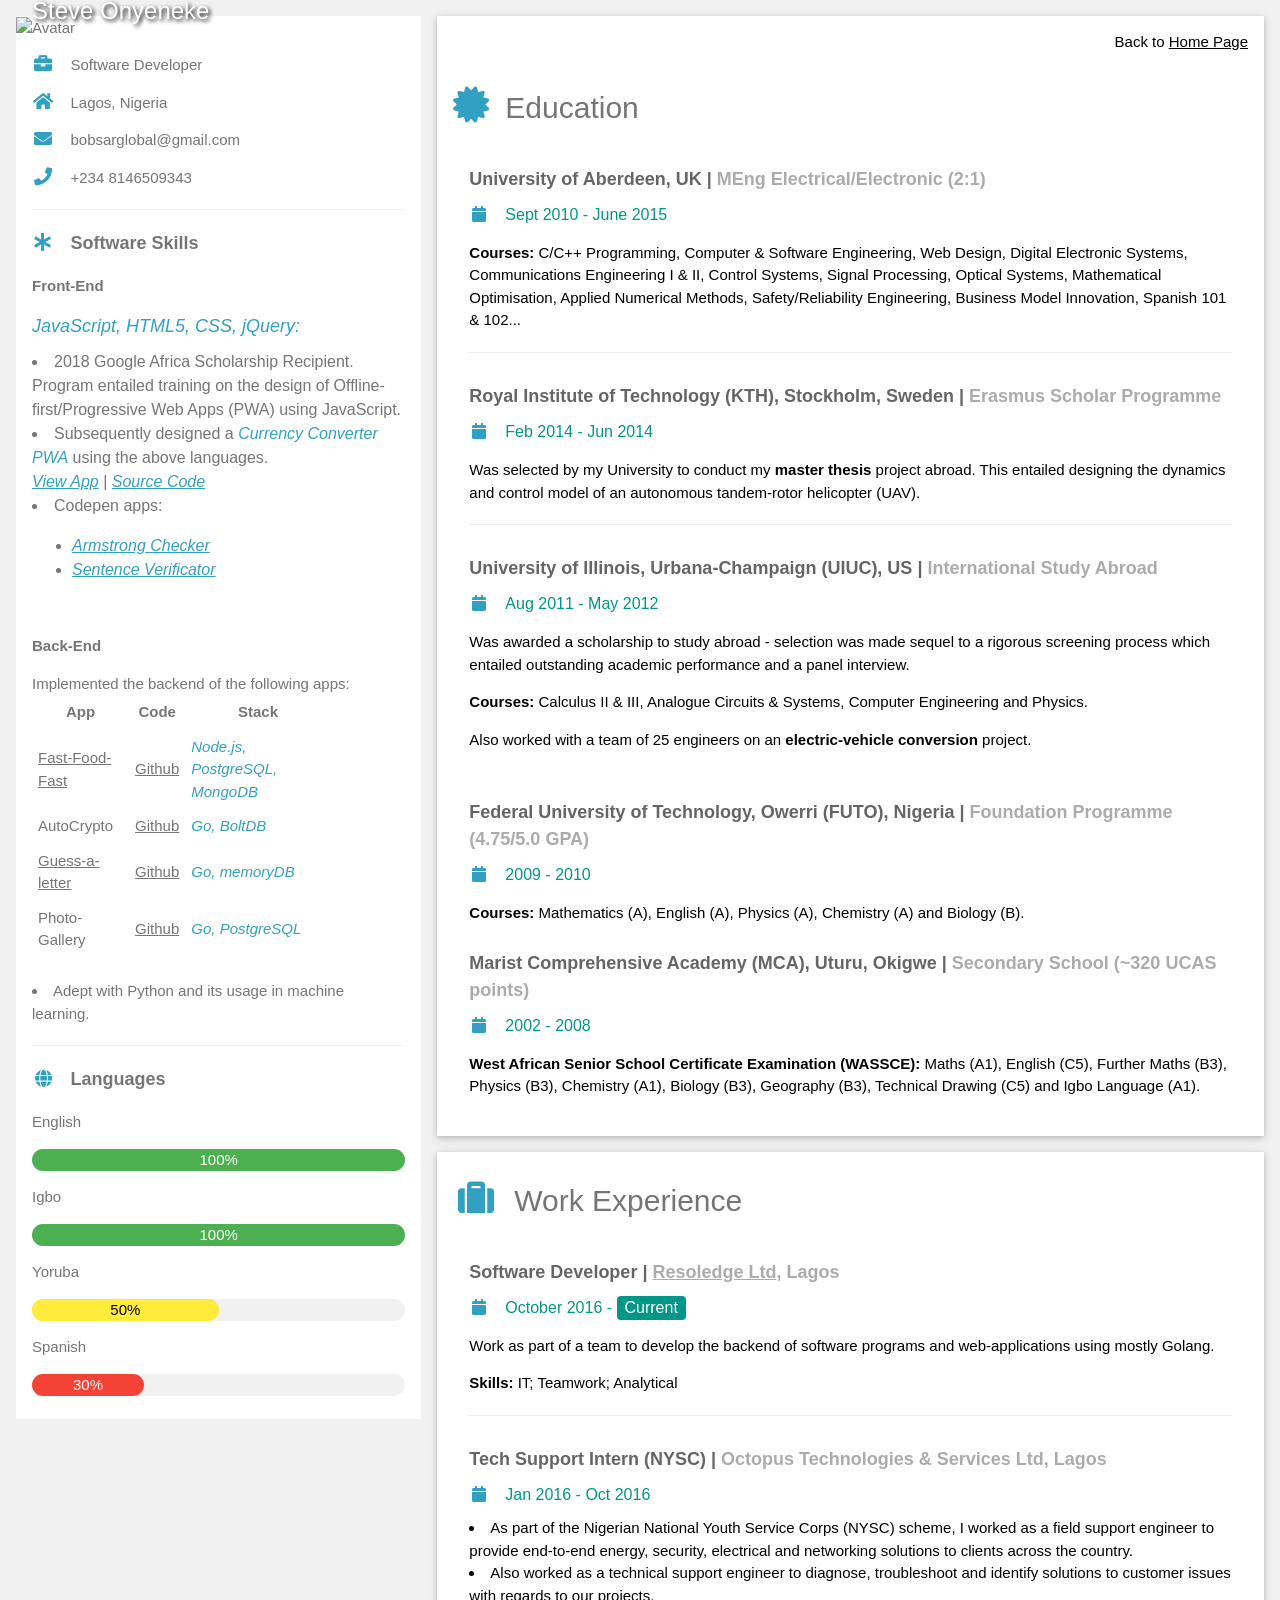
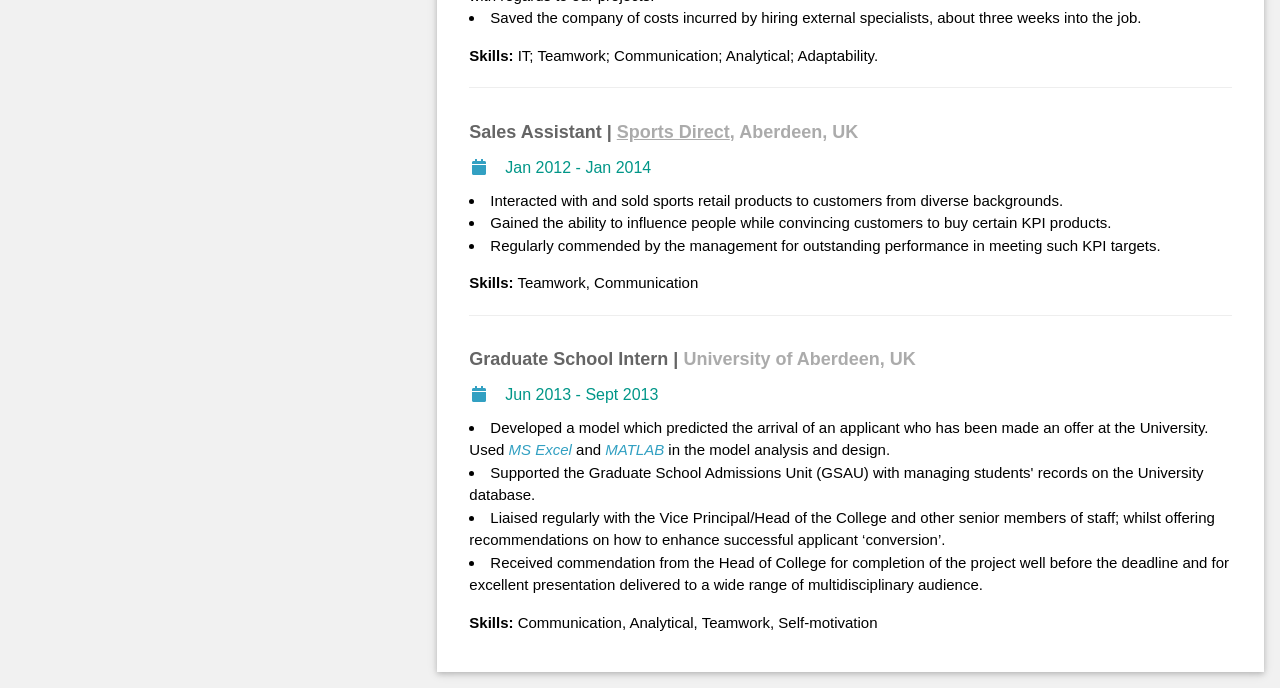
==== cv.html @ 98a217b8 "Add CV page" ====
<!DOCTYPE html>
<html lang="en">
<head>
  <meta charset="UTF-8">
  <meta name="viewport" content="width=device-width, initial-scale=1.0">
  <title>CV | Steve Onyeneke</title>
  <link rel="stylesheet" href="./css/main.css">
  <link rel="stylesheet" href="https://www.w3schools.com/w3css/4/w3.css">
  <link rel='stylesheet' href='https://fonts.googleapis.com/css?family=Roboto'>
	<link rel="stylesheet" href="https://use.fontawesome.com/releases/v5.3.1/css/all.css" integrity="sha384-mzrmE5qonljUremFsqc01SB46JvROS7bZs3IO2EmfFsd15uHvIt+Y8vEf7N7fWAU" crossorigin="anonymous">
</head>
<body class="w3-light-grey">
<!-- Page Container -->
<div class="w3-content w3-margin-top" style="max-width:1400px;">
    <!-- The Grid -->
    <div class="w3-row-padding">
      <!-- Left Column -->
      <div class="w3-third">
        <div class="w3-white w3-text-grey">
          <div class="w3-display-container">
            <img src="./img/me02.jpg" alt="Avatar" id="meCV">
            <div class="w3-display-bottomleft w3-container w3-text-black">
              <h3>Steve Onyeneke</h3>
            </div>
          </div>
          <div class="w3-container">
            <p><i class="fas fa-briefcase fa-fw w3-margin-right w3-large"></i>Software Developer</p>
            <p><i class="fas fa-home fa-fw w3-margin-right w3-large"></i>Lagos, Nigeria</p>
            <p><i class="fas fa-envelope fa-fw w3-margin-right w3-large"></i>bobsarglobal@gmail.com</p>
            <p><i class="fas fa-phone fa-fw w3-margin-right w3-large"></i>+234 8146509343</p>
            <hr>
  
            <p class="w3-large"><b><i class="fa fa-asterisk fa-fw w3-margin-right"></i>Software Skills</b></p>
            <p><b>Front-End</b></p>
            <h5><i>JavaScript, HTML5, CSS, jQuery:</i></h5>
            <h6><li>2018 Google Africa Scholarship Recipient.<br>
              Program entailed training on the design of Offline-first/Progressive Web Apps (PWA) using JavaScript.</li>
              <li>Subsequently designed a <i>Currency Converter PWA</i> using the above languages.<br>
                  <i><a href="https://bobsar0.github.io/CurrencyConverter">View App</a></i>
                | <i><a href="https://github.com/bobsar0/CurrencyConverter">Source Code</a></i>
              </li>
              <li>
                Codepen apps:
                <ul>
                  <li><i><a href="https://codepen.io/bobsar0/pen/vzBEEa">Armstrong Checker</a></i></li>
                  <li><i><a href="https://codepen.io/bobsar0/pen/MqagZp">Sentence Verificator</a></i></li>
                </ul>
              </li>
            </h6>
            <br>
            <p><b>Back-End</b></p>
            Implemented the backend of the following apps:
            <div class="w3-display-container tabClass">
            <table>
                <tr>
                  <th>App</th>
                  <th>Code</th>
                  <th>Stack</th>
                </tr>
                <tr>
                  <td><a href="https://fast-food-fast.bobsar0.herokuapp.com/">Fast-Food-Fast</a></td>
                  <td><a href="https://github.com/Bobsar0/Fast-Food-Fast">Github</a></td>
                  <td><i>Node.js, PostgreSQL, MongoDB</i></td>
                </tr>
                <tr>
                  <td>AutoCrypto</td>
                  <td><a href="https://github.com/Bobsar0/Auto">Github</a></td>
                  <td><i>Go, BoltDB</i></td>
                </tr>
                <tr>
                  <td><a href="https://guess-a-letter.herokuapp.com/">Guess-a-letter</a></td>
                  <td><a href="https://github.com/Bobsar0/Guess-A-Letter">Github</a></td>
                  <td><i>Go, memoryDB</i></td>
                </tr>
                <tr>
                  <td>Photo-Gallery</td>
                  <td><a href="https://github.com/Bobsar0/PhotoStorm">Github</a></td>
                  <td><i>Go, PostgreSQL</i></td>
                </tr>
            </table>
            </div><br>
             <li>Adept with Python and its usage in machine learning.</li>
            <hr>
            <p class="w3-large w3-text-theme"><b><i class="fas fa-globe fa-fw w3-margin-right"></i>Languages</b></p>
            <p>English</p>
            <div class="w3-light-grey w3-round-xlarge">
              <div class="w3-round-xlarge w3-green w3-center" style="width:100%">100%</div>
            </div>
            <p>Igbo</p>
            <div class="w3-light-grey w3-round-xlarge">
              <div class="w3-round-xlarge w3-green w3-center" style="width:100%">100%</div>
            </div>
            <p>Yoruba</p>
            <div class="w3-light-grey w3-round-xlarge">
              <div class="w3-round-xlarge w3-yellow w3-center" style="width:50%">50%</div>
            </div>
            <p>Spanish</p>
            <div class="w3-light-grey w3-round-xlarge">
              <div class="w3-round-xlarge w3-red w3-center" style="width:30%">30%</div>
            </div>
            <br>
          </div>
        </div><br>
  
      <!-- End Left Column -->
      </div>
  
      <!-- Right Column -->
      <div class="w3-twothird">
        <!-- EDUCATION -->
        <div class="w3-container w3-card w3-white w3-margin-bottom">
          <p style="text-align: right">Back to <a href="./index.html">Home Page</a></p>

          <h2 class="w3-text-grey w3-padding-16"><i class="fas fa-certificate w3-margin-right w3-xxlarge"></i>Education</h2>
          <div class="w3-container">
            <h5 class="w3-opacity"><b>University of Aberdeen, UK | <span class="w3-text-grey">MEng Electrical/Electronic (2:1)</b></h5>
            <h6 class="w3-text-teal"><i class="fa fa-calendar fa-fw w3-margin-right"></i>Sept 2010 - June 2015</h6>
            <p><b>Courses:</b> C/C++ Programming, Computer & Software Engineering, Web Design, Digital Electronic Systems, Communications Engineering I & II, Control Systems, Signal Processing, Optical Systems, Mathematical Optimisation, Applied Numerical Methods, Safety/Reliability Engineering, Business Model Innovation, Spanish 101 & 102...</h5>
            </p>
            <hr>
          </div>
          <div class="w3-container">
            <h5 class="w3-opacity"><b>Royal Institute of Technology (KTH), Stockholm, Sweden | <span class="w3-text-grey">Erasmus Scholar Programme</span></b></h5>
            <h6 class="w3-text-teal"><i class="fa fa-calendar fa-fw w3-margin-right"></i>Feb 2014 - Jun 2014</h6>
            <p>Was selected by my University to conduct my <b>master thesis</b> project abroad. This entailed designing the dynamics and control model of an autonomous tandem-rotor helicopter (UAV).</p>
            <hr>
          </div>
          <div class="w3-container">
            <h5 class="w3-opacity"><b>University of Illinois, Urbana-Champaign (UIUC), US | <span class="w3-text-grey">International Study Abroad</span></b></h5>
            <h6 class="w3-text-teal"><i class="fa fa-calendar fa-fw w3-margin-right"></i>Aug 2011 - May 2012</h6>
            <p>Was awarded a scholarship to study abroad - selection was made sequel to a rigorous screening process which entailed outstanding academic performance and a panel interview.</p>
            <p><b>Courses: </b> Calculus II & III, Analogue Circuits & Systems, Computer Engineering and Physics.</p>
            <p> Also worked with a team of 25 engineers on an <b>electric-vehicle conversion</b> project.</p><br>
          </div>
          <div class="w3-container">
            <h5 class="w3-opacity"><b>Federal University of Technology, Owerri (FUTO), Nigeria | <span class="w3-text-grey">Foundation Programme (4.75/5.0 GPA)</span></b></h5>
            <h6 class="w3-text-teal"><i class="fa fa-calendar fa-fw w3-margin-right"></i>2009 - 2010</h6>
            <p><b>Courses: </b> Mathematics (A), English (A), Physics (A), Chemistry (A) and Biology (B).</p>
          </div>
          <div class="w3-container">
            <h5 class="w3-opacity"><b>Marist Comprehensive Academy (MCA), Uturu, Okigwe | <span class="w3-text-grey">Secondary School (~320 UCAS points)</span></b></h5>
            <h6 class="w3-text-teal"><i class="fa fa-calendar fa-fw w3-margin-right"></i>2002 - 2008</h6>
            <p><b>West African Senior School Certificate Examination (WASSCE): </b> Maths (A1), English (C5), Further Maths (B3), Physics (B3), Chemistry (A1), Biology (B3), Geography (B3), Technical Drawing (C5) and Igbo Language (A1).</p>
            <br>
          </div>
        </div>
        <!-- EMPLOYMENT -->
        <div class="w3-container w3-card w3-white w3-margin-bottom">

          <h2 class="w3-text-grey w3-padding-16"><i class="fa fa-suitcase fa-fw w3-margin-right w3-xxlarge"></i>Work Experience</h2>
          <div class="w3-container">
            <h5 class="w3-opacity"><b>Software Developer | <span class="w3-text-grey"><a href="www.resoledge.com">Resoledge Ltd</a>, Lagos</span></b></h5>
            <h6 class="w3-text-teal"><i class="fa fa-calendar fa-fw w3-margin-right"></i>October 2016 - <span class="w3-tag w3-teal w3-round">Current</span></h6>
            <p>Work as part of a team to develop the backend of software programs and web-applications using mostly Golang.</p>
            <p><b>Skills:</b> IT; Teamwork; Analytical</p>
            <hr>
          </div>
          <div class="w3-container">
            <h5 class="w3-opacity"><b>Tech Support Intern (NYSC) | <span class="w3-text-grey">Octopus Technologies & Services Ltd, Lagos</span></b></h5>
            <h6 class="w3-text-teal"><i class="fa fa-calendar fa-fw w3-margin-right"></i>Jan 2016 - Oct 2016</h6>
            <li>As part of the Nigerian National Youth Service Corps (NYSC) scheme, I worked as a field support engineer to provide end-to-end energy, security, electrical and networking solutions to clients across the country.</li>
            <li>Also worked as a technical support engineer to diagnose, troubleshoot and identify solutions to customer issues with regards to our projects.</li>
            <li>Saved the company of costs incurred by hiring external specialists, about three weeks into the job.</li>
            <p><b>Skills:</b> IT; Teamwork; Communication; Analytical; Adaptability.</p>
            <hr>
          </div>
          <div class="w3-container">
            <h5 class="w3-opacity"><b>Sales Assistant | <span class="w3-text-grey"><a href="https://www.sportsdirect.com">Sports Direct</a>, Aberdeen, UK</span></b></h5>
            <h6 class="w3-text-teal"><i class="fa fa-calendar fa-fw w3-margin-right"></i>Jan 2012 - Jan 2014</h6>
            <li>Interacted with and sold sports retail products to customers from diverse backgrounds.</li>
            <li>Gained the ability to influence people while convincing customers to buy certain KPI products.</li>
            <li>Regularly commended by the management for outstanding performance in meeting such KPI targets.</li>
            <p><b>Skills:</b> Teamwork, Communication</p>
            <hr>
          </div>
          <div class="w3-container">
            <h5 class="w3-opacity"><b>Graduate School Intern | <span class="w3-text-grey">University of Aberdeen, UK</span></b></h5>
            <h6 class="w3-text-teal"><i class="fa fa-calendar fa-fw w3-margin-right"></i>Jun 2013 - Sept 2013</h6>
            <li>Developed a model which predicted the arrival of an applicant who has been made an offer at the University. Used <i>MS Excel</i> and <i>MATLAB</i> in the model analysis and design.</li>
            <li>Supported the Graduate School Admissions Unit (GSAU) with managing students' records on the University database.</li>
            <li>Liaised regularly with the Vice Principal/Head of the College and other senior members of staff; whilst offering recommendations on how to enhance successful applicant ‘conversion’.</li>
            <li>Received commendation from the Head of College for completion of the project well before the deadline and for excellent presentation delivered to a wide range of multidisciplinary audience.</li>           
            <p><b>Skills:</b> Communication, Analytical, Teamwork, Self-motivation</p>
            <br>
          </div>
        </div>
  
      <!-- End Right Column -->
      </div>
      
    <!-- End Grid -->
    </div>
    
    <!-- End Page Container -->
  </div>
  
    <!-- <h3>Favorite Pastimes</h3>
    <p>Description.</p>
    <div class="myimg" style="height:60px;"><img src="" alt="dance" srcset=""></div><br>
    <div class="myimg" style="height:60px;">BasketBall/Football</div><br>
    <div class="myimg" style="height:60px;">Chess</div>
    <div class="myimg" style="height:60px;">Modelling</div><br>
    <div class="myimg" style="height:60px;">ProjectEuler</div><br> -->

</body>
</html>
---- css/main.css ----
* {
	box-sizing: border-box;
}

/* Body style */
body {
	font: 15px/1.5 Cambria, Cochin, Georgia, Times, 'Times New Roman', serif;
	/* font: 15px/1.5 Arial, Helvetica, sans-serif; */
	padding: 0;
	margin:0;
	background-color: #f4f4f4;
}

.main h1, .main h2{
	text-shadow: 1px 1px 1px #32a0c2;
}
/* Header/logo Title */
header {
	padding: 80px;
	text-align: center;
	background: url(../img/Technology-Track.jpg) no-repeat center;
	background-size: cover;
	color: #fcfcfc;
	min-height: 280px;
	text-shadow: 2px 2px 4px black;
}
header h1{
	font-size: 40px;
}
header p{
	font-size: 20px;
}

/* Style the top navigation bar */
nav {
	overflow: hidden;
	background-color: #323232;
}

/* Style the navigation bar links */
nav a {
	float: left;
	display: block;
	color: white;
	text-align: center;
	padding: 14px 20px;
	font-size: 18px;
	text-decoration: none;
	text-shadow: 2px 2px 4px black;
}
/* Right-aligned link */
nav a.right {
	float: right;
}
/* Current link */
nav .current{
	color: #32a0c2;
	font-weight: bold;
}
/* Change color on hover */
nav a:hover{
	color: #cccccc;
	font-weight: bold;
}

/***** Column container ******/
.row {  
	display: flex;
	/* flex-wrap: nowrap; */
}
/* Create two unequal columns that sits next to each other */
/* Sidebar/left column */
.side {
	flex: 30%;
	background-color: #f1f1f1;
	padding: 20px;
}
.side h2{
	text-align: center;
}
/* Main column */
.main {   
	flex: 70%;
	background-color: white;
	padding: 20px;
}
.main h1{
	font-size: 30px;
	text-align: center;
}

/*** IMAGES ***/
.myimg {
	/* Add shadows to create "card" effect */
	box-shadow: 0 4px 8px 0 rgba(0,0,0,0.2),0 6px 20px 0 rgba(0, 0, 0, 0.19);;
	transition: 0.3s;
}
/* On mouse-over, add a deeper shadow */
.myimg:hover {
	box-shadow: 0 8px 16px 0 rgba(0,0,0,0.5);
}

#me{
	height: 240px;
	width: 200px;
	border: 3px solid #323232;
	border-radius: 60%;
	padding: 3px;
	display: block;
	margin-left: auto;
	margin-right: auto
}

.social{
	text-align: center;
}
img{
	width: 100%;
	max-height: 420px;
}
.desc{
	padding: 20px;
}
.readMore{
	padding: 14px;
	background: none;
}
.readMore:hover{
	background-color: #32a0c2;
}
/**** CV page *****/
#meCV{
	width: 60%;
	height: 300px;
}
.w3-display-container h3{
	text-align: center; 
	width: 100%;
	color: white;
	text-shadow: 2px 2px 4px black;
}
.tabClass{
	width: 100%
}
.w3-container i{
	color: #32a0c2;
}
table {
	border-collapse: collapse;
	width: 80%;
	/* margin: auto */
}

th, td {
	padding: 6px;
}
tr:hover{
	background-color: #dddddd;
}
footer{
	padding: 20px;
	text-align: center;
	color: white;
	background-color: #323232;
	text-shadow: 2px 2px 4px black;
}


/* Responsive layout - when the screen is less than 640px wide, make the two columns and navigation links stack on top of each other instead of next to each other */
@media screen and (max-width: 800px) {
	#meCV{
		width: 100%;
	}
	.w3-display-container h3{
		width: 80%;
	}
}

@media screen and (max-width: 600px) {
	.row {   
		flex-direction: column;
	}
	nav a.right{
		float: left;
	}
	nav a {
		width: 100%;
	}
	.side{
		text-align: left;
	}
	#me{
		float: left;
		margin-right: 10px
	}
	.w3-display-container{
		text-align: center; 
		width: 60%;
		display: block;
		margin-left: auto;
		margin-right: auto;
			/* Add shadows to create "card" effect */
		box-shadow: 0 4px 8px 0 rgba(0,0,0,0.2),0 6px 20px 0 rgba(0, 0, 0, 0.19);
	}
	.w3-display-container h3{
		text-align: center; 
	}
	.w3-display-container.tabClass{
		text-align: center;
		width: 100%; 
	}
	td,tr{
		text-align: center;
	}
}

/* Home page about section */
@media screen and (max-width: 430px) {
	#me{
		float:none;
		margin: auto;
	}
}
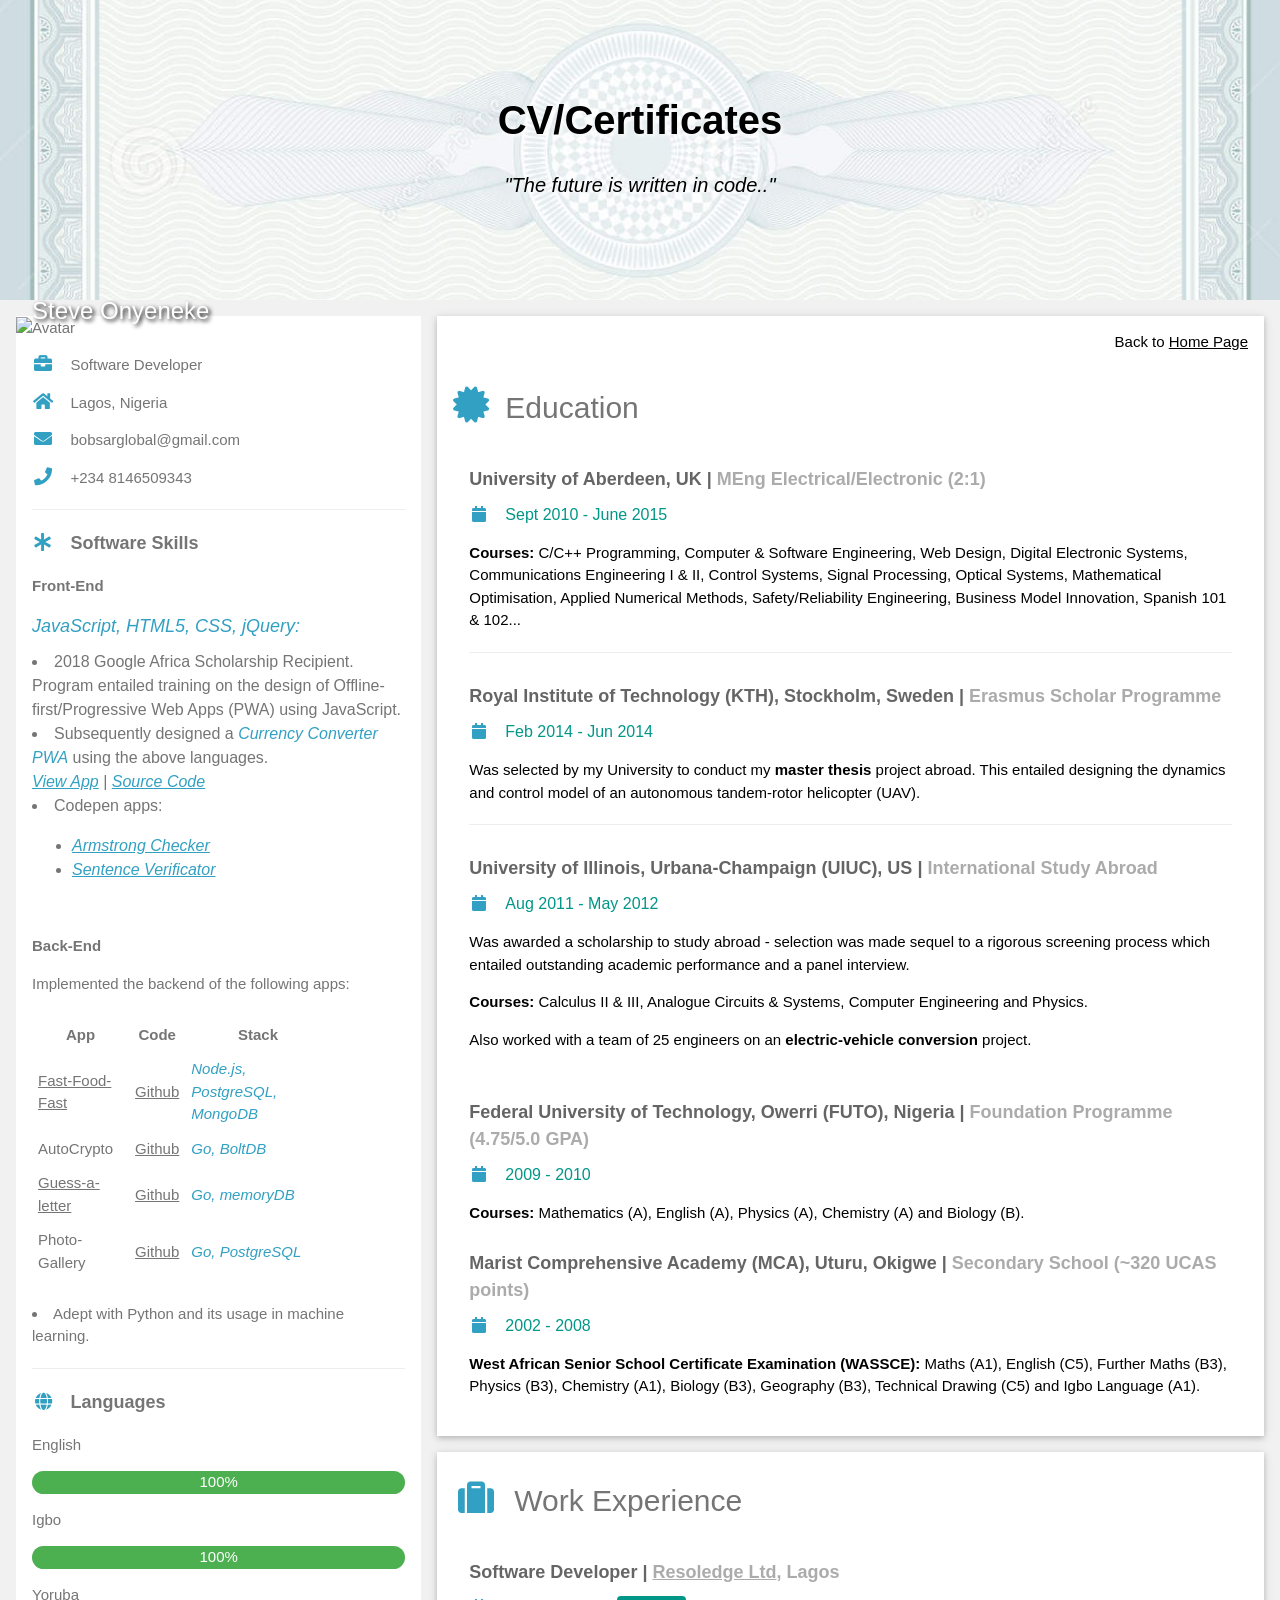
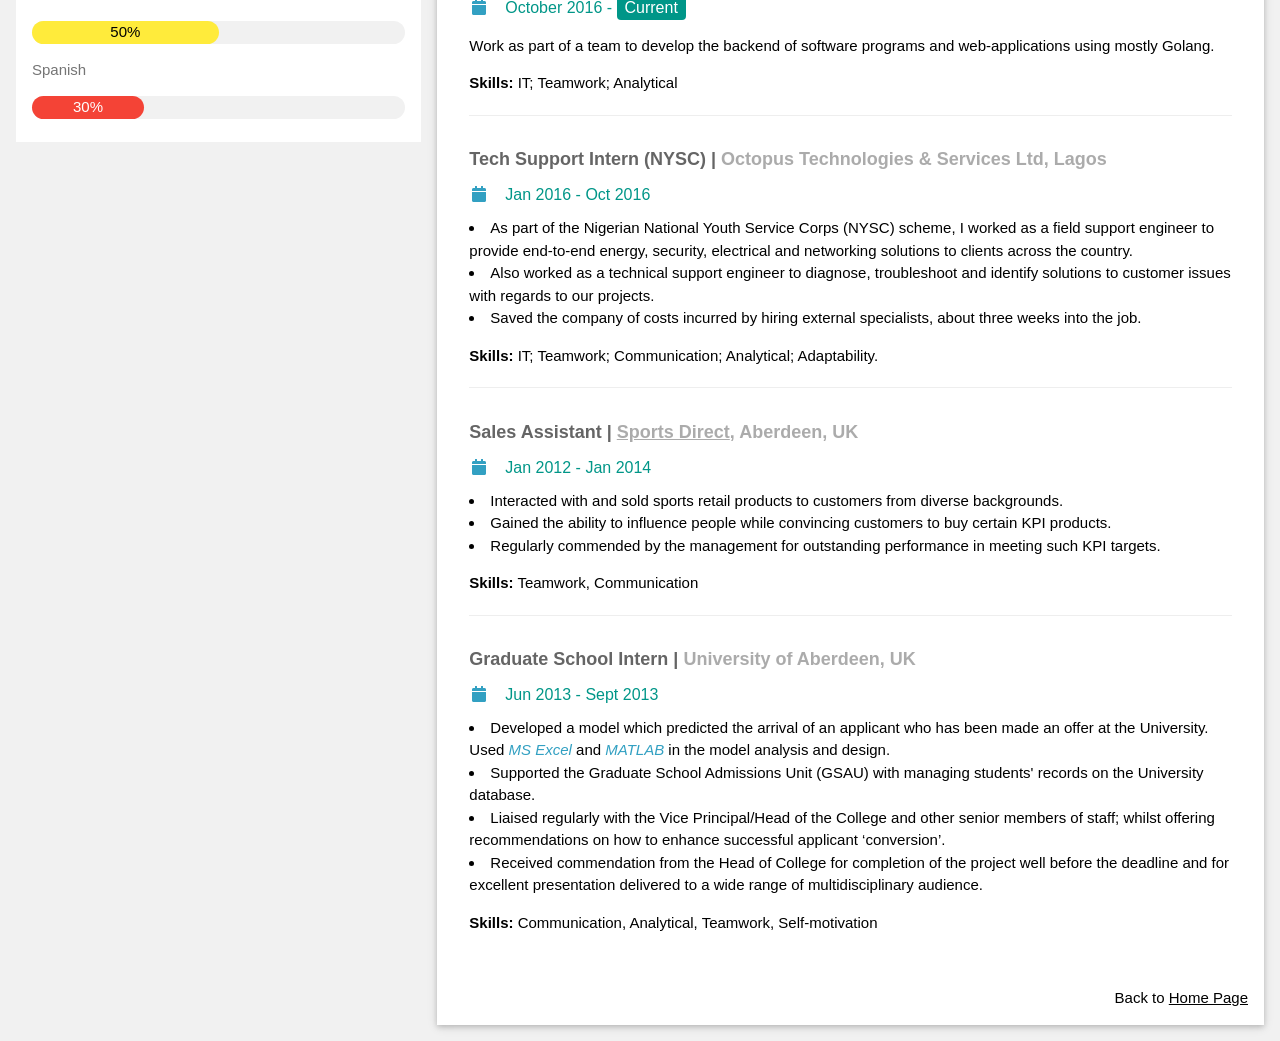
==== commit 08ad3e57: "Add mobile-responsive APPS page" ====
--- a/cv.html
+++ b/cv.html
@@ -10,6 +10,10 @@
 	<link rel="stylesheet" href="https://use.fontawesome.com/releases/v5.3.1/css/all.css" integrity="sha384-mzrmE5qonljUremFsqc01SB46JvROS7bZs3IO2EmfFsd15uHvIt+Y8vEf7N7fWAU" crossorigin="anonymous">
 </head>
 <body class="w3-light-grey">
+    <header id="cvHeader">
+        <h1><b>CV/Certificates</b></h1>
+        <p><i>"The future is written in code.."</i></p>		
+    </header>
 <!-- Page Container -->
 <div class="w3-content w3-margin-top" style="max-width:1400px;">
     <!-- The Grid -->
@@ -19,7 +23,7 @@
         <div class="w3-white w3-text-grey">
           <div class="w3-display-container">
             <img src="./img/me02.jpg" alt="Avatar" id="meCV">
-            <div class="w3-display-bottomleft w3-container w3-text-black">
+            <div class="w3-display-bottomleft w3-container">
               <h3>Steve Onyeneke</h3>
             </div>
           </div>
@@ -50,7 +54,7 @@
             <br>
             <p><b>Back-End</b></p>
             Implemented the backend of the following apps:
-            <div class="w3-display-container tabClass">
+            <br><br><div class="w3-display-container tabClass">
             <table>
                 <tr>
                   <th>App</th>
@@ -109,7 +113,7 @@
       <div class="w3-twothird">
         <!-- EDUCATION -->
         <div class="w3-container w3-card w3-white w3-margin-bottom">
-          <p style="text-align: right">Back to <a href="./index.html">Home Page</a></p>
+            <p style="text-align: right">Back to <a href="./index.html">Home Page</a></p>
 
           <h2 class="w3-text-grey w3-padding-16"><i class="fas fa-certificate w3-margin-right w3-xxlarge"></i>Education</h2>
           <div class="w3-container">
@@ -183,6 +187,8 @@
             <p><b>Skills:</b> Communication, Analytical, Teamwork, Self-motivation</p>
             <br>
           </div>
+          <p style="text-align: right">Back to <a href="./index.html">Home Page</a></p>
+
         </div>
   
       <!-- End Right Column -->
--- a/css/main.css
+++ b/css/main.css
@@ -11,7 +11,7 @@
 	background-color: #f4f4f4;
 }
 
-.main h1, .main h2{
+.main h1, .main h2, #appBody h1{
 	text-shadow: 1px 1px 1px #32a0c2;
 }
 /* Header/logo Title */
@@ -23,6 +23,15 @@
 	color: #fcfcfc;
 	min-height: 280px;
 	text-shadow: 2px 2px 4px black;
+	width: 100%;
+}
+header#cvHeader{
+	background: url(../img/cert.jpg) no-repeat center;
+	background-size: cover;
+	width: 100%;
+	color: black;
+	text-shadow: 2px 2px 4px white;
+
 }
 header h1{
 	font-size: 40px;
@@ -38,7 +47,7 @@
 }
 
 /* Style the navigation bar links */
-nav a {
+nav a{
 	float: left;
 	display: block;
 	color: white;
@@ -49,7 +58,7 @@
 	text-shadow: 2px 2px 4px black;
 }
 /* Right-aligned link */
-nav a.right {
+nav a.right, .gitBtn a {
 	float: right;
 }
 /* Current link */
@@ -59,6 +68,7 @@
 }
 /* Change color on hover */
 nav a:hover{
+	/* background-color: #cccccc; */
 	color: #cccccc;
 	font-weight: bold;
 }
@@ -157,6 +167,7 @@
 tr:hover{
 	background-color: #dddddd;
 }
+
 footer{
 	padding: 20px;
 	text-align: center;
@@ -168,8 +179,9 @@
 
 /* Responsive layout - when the screen is less than 640px wide, make the two columns and navigation links stack on top of each other instead of next to each other */
 @media screen and (max-width: 800px) {
-	#meCV{
-		width: 100%;
+	header, #meCV{
+		/* width: 100%; */
+		padding: 5px,
 	}
 	.w3-display-container h3{
 		width: 80%;
@@ -194,20 +206,22 @@
 		margin-right: 10px
 	}
 	.w3-display-container{
-		text-align: center; 
-		width: 60%;
+		/* text-align: center;  */
+		/* float: left; */
+		width: 80%;
 		display: block;
 		margin-left: auto;
 		margin-right: auto;
-			/* Add shadows to create "card" effect */
-		box-shadow: 0 4px 8px 0 rgba(0,0,0,0.2),0 6px 20px 0 rgba(0, 0, 0, 0.19);
 	}
 	.w3-display-container h3{
 		text-align: center; 
 	}
-	.w3-display-container.tabClass{
+	.w3-display-container table{
 		text-align: center;
 		width: 100%; 
+		border: 1px solid
+		/* Add shadows to create "card" effect */
+		/* box-shadow: 0 4px 8px 0 rgba(0,0,0,0.2),0 6px 20px 0 rgba(0, 0, 0, 0.19); */
 	}
 	td,tr{
 		text-align: center;
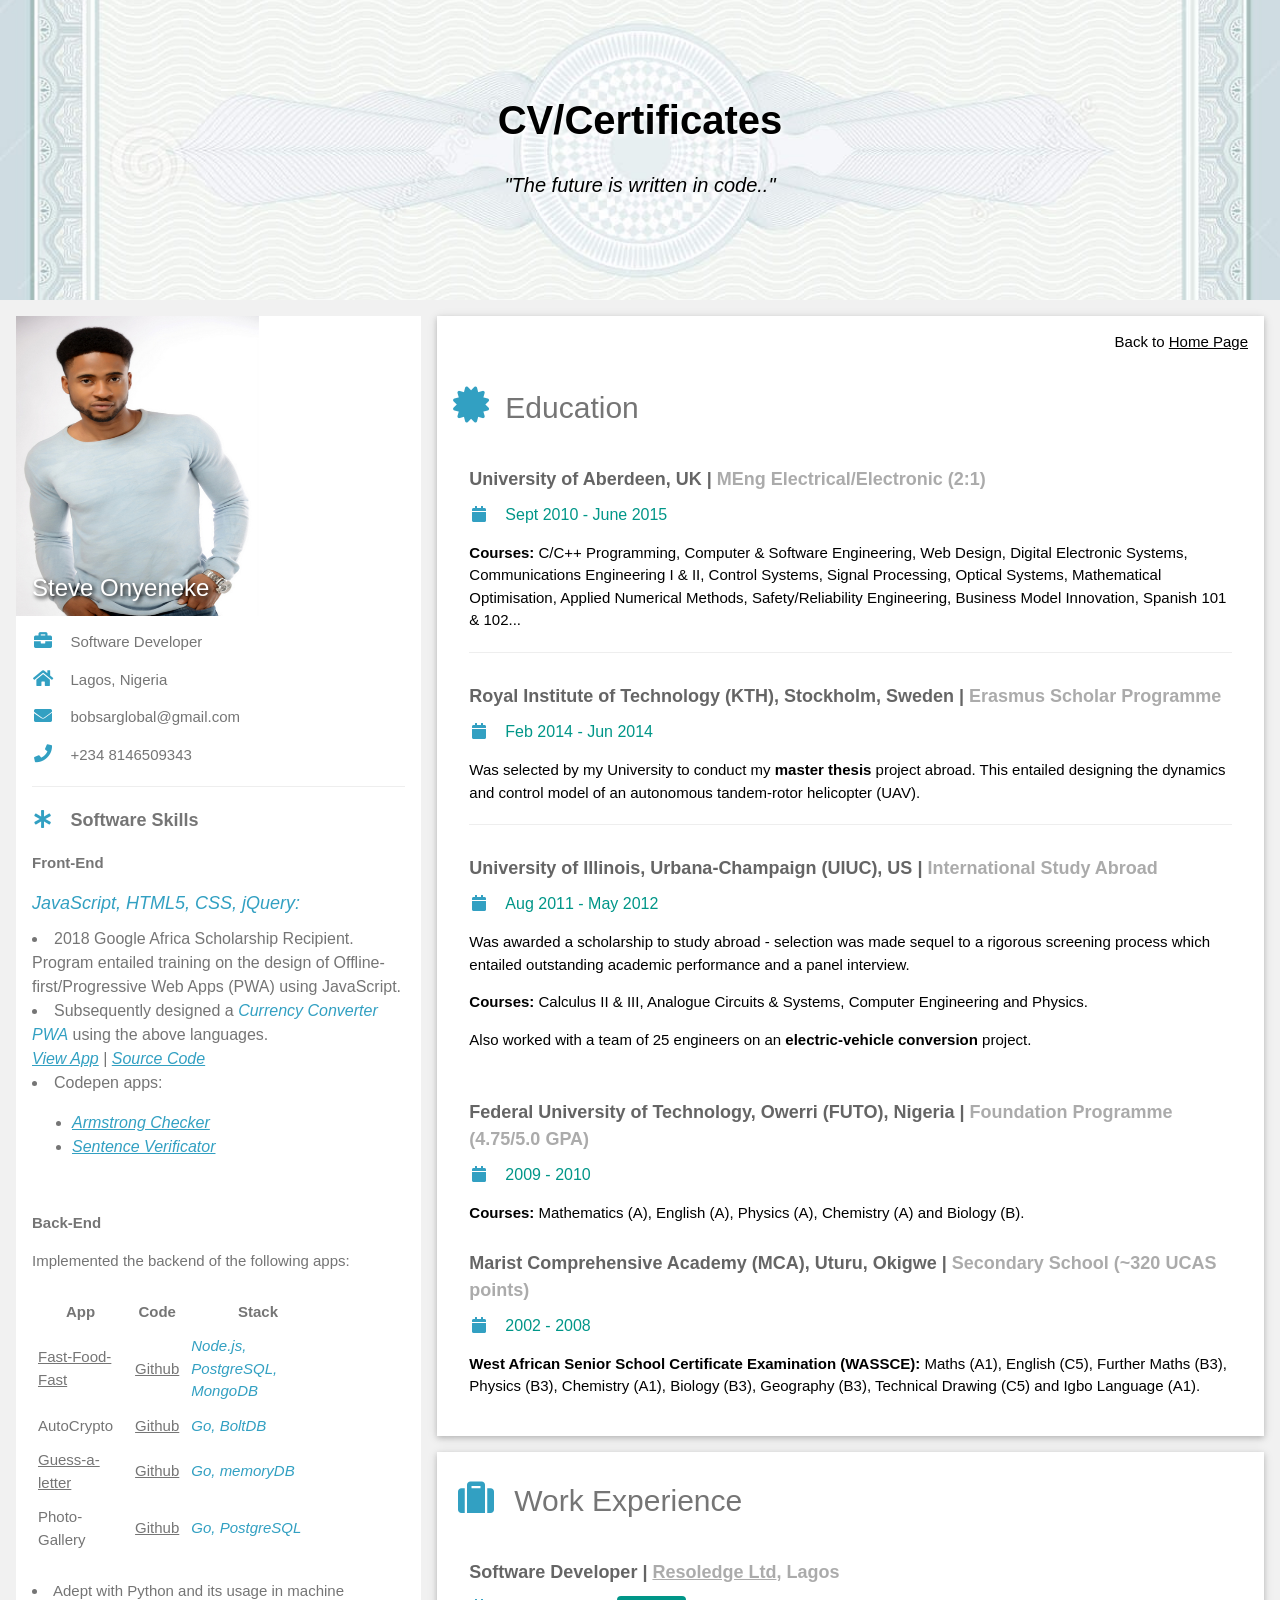
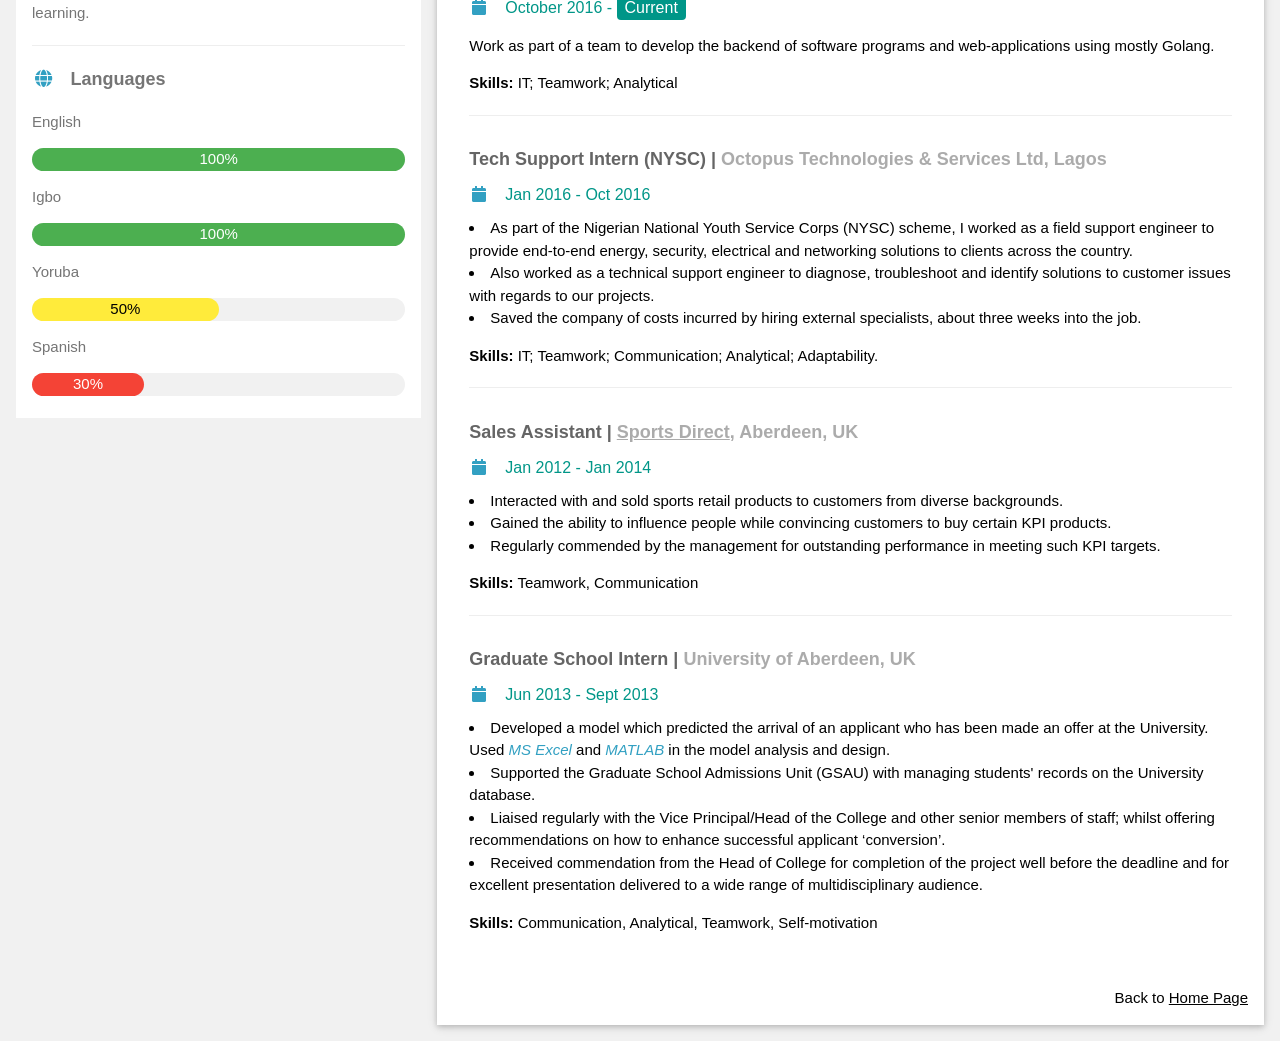
==== commit ca89ce37: "Correct image links" ====
--- a/cv.html
+++ b/cv.html
@@ -22,7 +22,7 @@
       <div class="w3-third">
         <div class="w3-white w3-text-grey">
           <div class="w3-display-container">
-            <img src="./img/me02.jpg" alt="Avatar" id="meCV">
+            <img src="./img/me02.JPG" alt="Avatar" id="meCV">
             <div class="w3-display-bottomleft w3-container">
               <h3>Steve Onyeneke</h3>
             </div>
